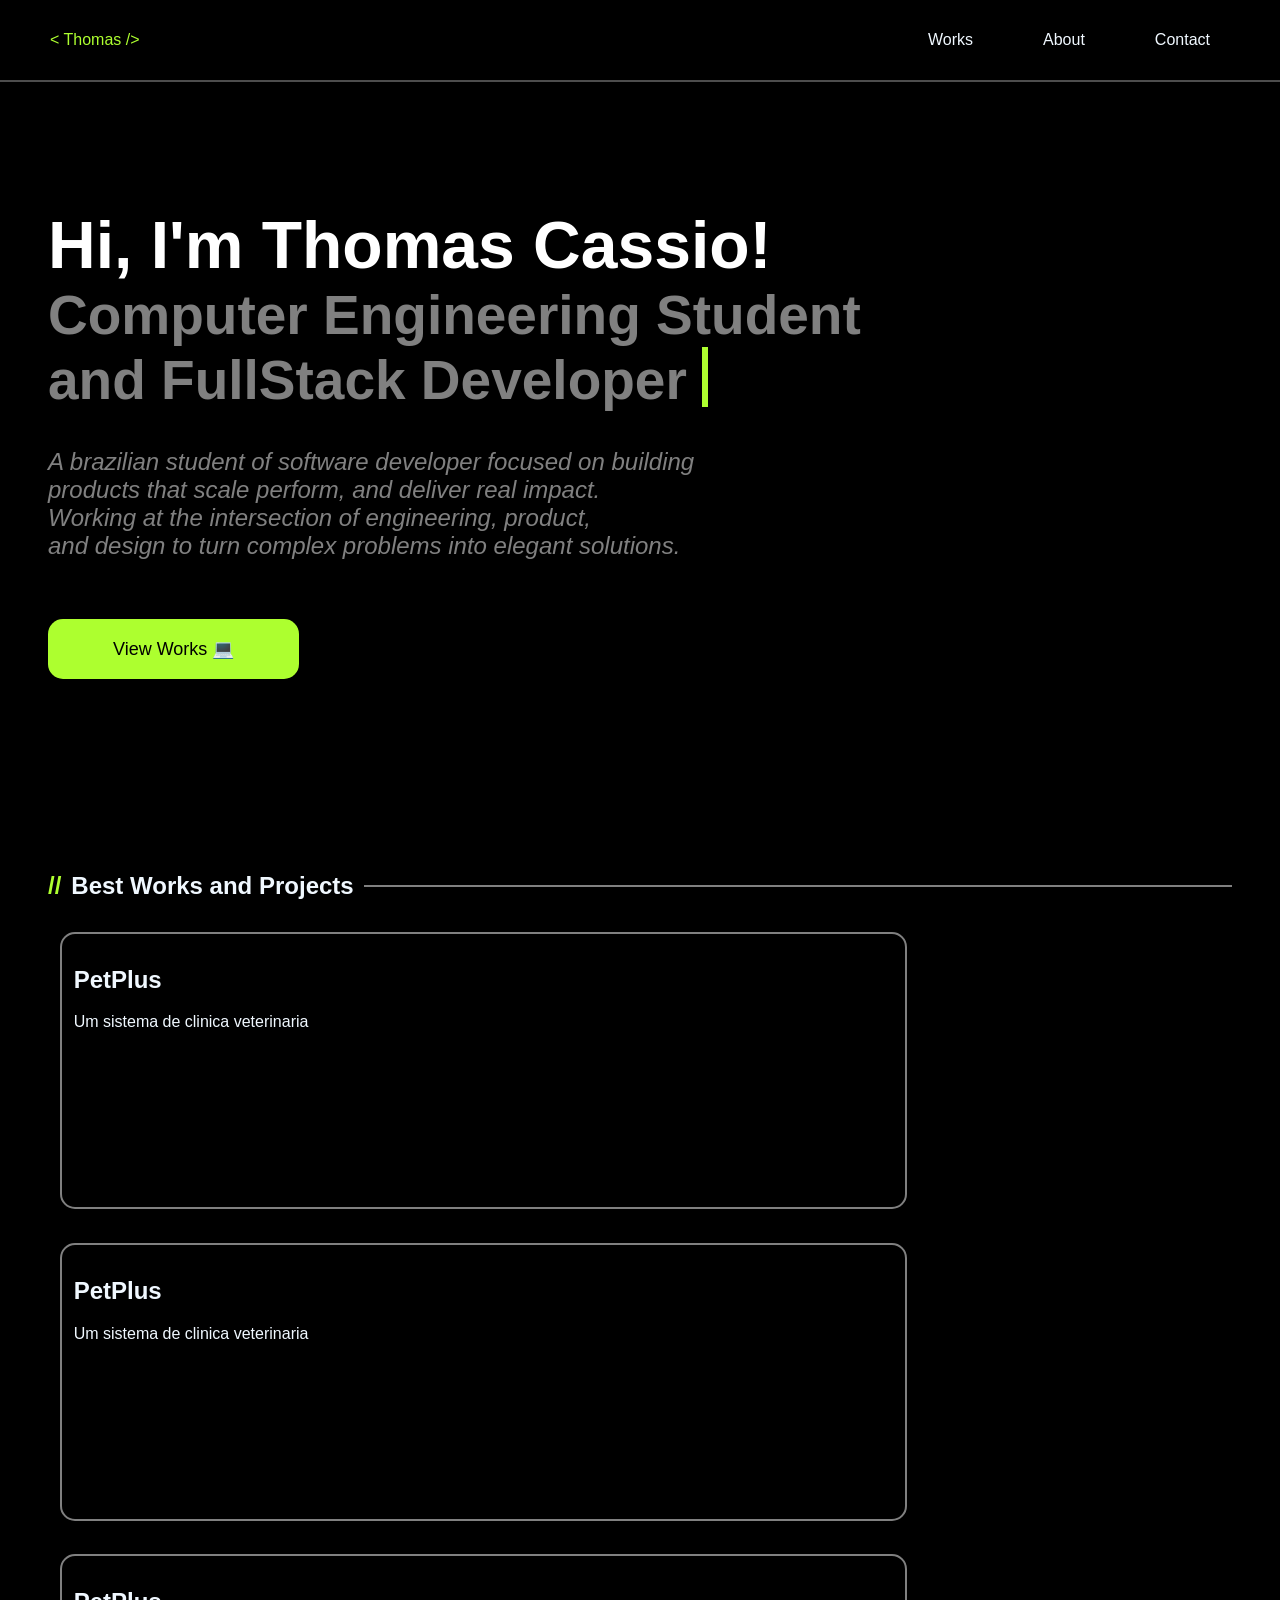
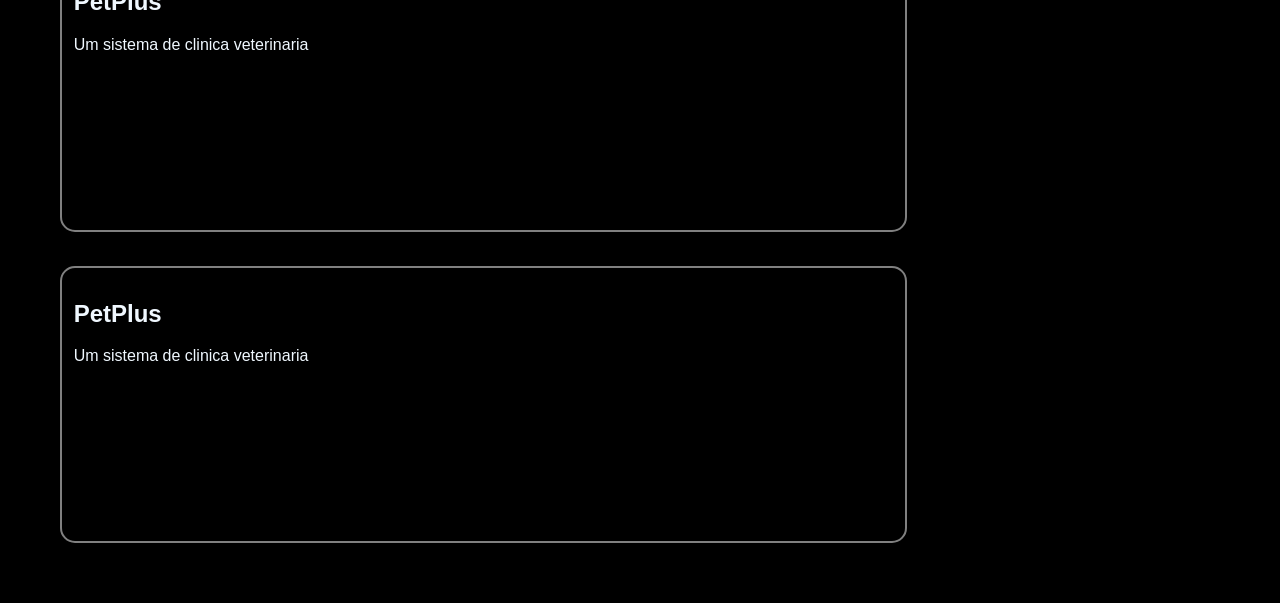
==== pages/index.html @ e2e04e1b "primeiro commit" ====
<!DOCTYPE html>
<html lang="en">
<head>
    <meta charset="UTF-8">
    <meta name="viewport" content="width=device-width, initial-scale=1.0">
    <link rel="stylesheet" href="../css/style.css">
    <title>Document</title>
</head>
<body>
    <div id="header"></div>    

    <div class="titulo">
        <h1> 
            <span style="color: white; font-size: larger;"> 
                Hi, I'm Thomas Cassio!
            </span> 
            <br>
            Computer Engineering Student<br> and FullStack Developer
            <span class="terminal-line"></span>
        </h1>

        <p>
            A brazilian student of software developer focused on building <br> 
            products that scale perform, and deliver real impact.<br> Working at the intersection of engineering, product, <br>and design to turn complex problems into elegant solutions.
        </p>

        <button id="works-button" class="works-button">
            <p>View Works 💻</p>
        </button>
    </div>

    <section>
        <h2>
            <span style="color: greenyellow; margin-right: 10px;">//</span>
            Best Works and Projects
            <span class="barraBranca"> </span>
        </h2>

        <div class="blocosDeProjeto">
            <div class="projeto">
                <h2>PetPlus</h2>
                <p>Um sistema de clinica veterinaria</p>
            </div>
            <div class="projeto">
                <h2>PetPlus</h2>
                <p>Um sistema de clinica veterinaria</p>
            </div>
            <div class="projeto">
                <h2>PetPlus</h2>
                <p>Um sistema de clinica veterinaria</p>
            </div>
            <div class="projeto">
                <h2>PetPlus</h2>
                <p>Um sistema de clinica veterinaria</p>
            </div>
        </div>

    </section>

<script src="../scripts/frame.js"></script>
</body>
</html>
---- css/style.css ----
*   {
    font-family: 'Trebuchet MS', sans-serif;
    color: aliceblue;
}

body    {
    background-color: black;
    color: aliceblue;
    margin: 0 auto;
}

.titulo {
    margin-top: 6%;
    padding: 48px;
}

.terminal-line {
    display: inline-block;
    width: 6px;
    height: 1.1em;

    background-color: greenyellow;

    vertical-align: -0.15em;

    animation: terminalBlink 0.8s infinite steps(1);
}

@keyframes terminalBlink {
    0%, 50% {
        background-color: greenyellow;
    }

    51%, 100% {
        background-color: black;
    }
}

.titulo h1  {
    font-size: 55px;

    margin-top: auto;
    margin-bottom: 1%;

    display: inline-block;
    color:  gray;
}

.titulo p  {
    font-size: x-large;
    font-style: oblique;

    color:  gray;
}

.works-button {
    margin-top: 3%;
    
    padding-right: 65px;
    padding-left: 65px;
    border-radius: 15px;
    
    background-color: greenyellow;
    border-style: hidden;
}

.works-button p {
    font-size: 18px;
    font-style:normal;

    color: black;
    text-align: center;
}

section {
    margin-top: 6%;
    padding: 48px;
    
}


section h2 {
    display: flex;
    align-items: center;
    width: 100%;
}

section h2 .barraBranca {
    background-color: gray;
    margin-left: 10px;
    height: 2px;
    width: 10px;
    flex: 1
}

.blocosDeProjeto    {
    display: flex;
    flex-wrap: wrap;
    gap: 10px;

}

.projeto  {
    border: 2px solid gray;
    border-radius: 15px;

    width: 820px;
    height: 250px;
    
    margin: 1%;
    padding: 1%;
}
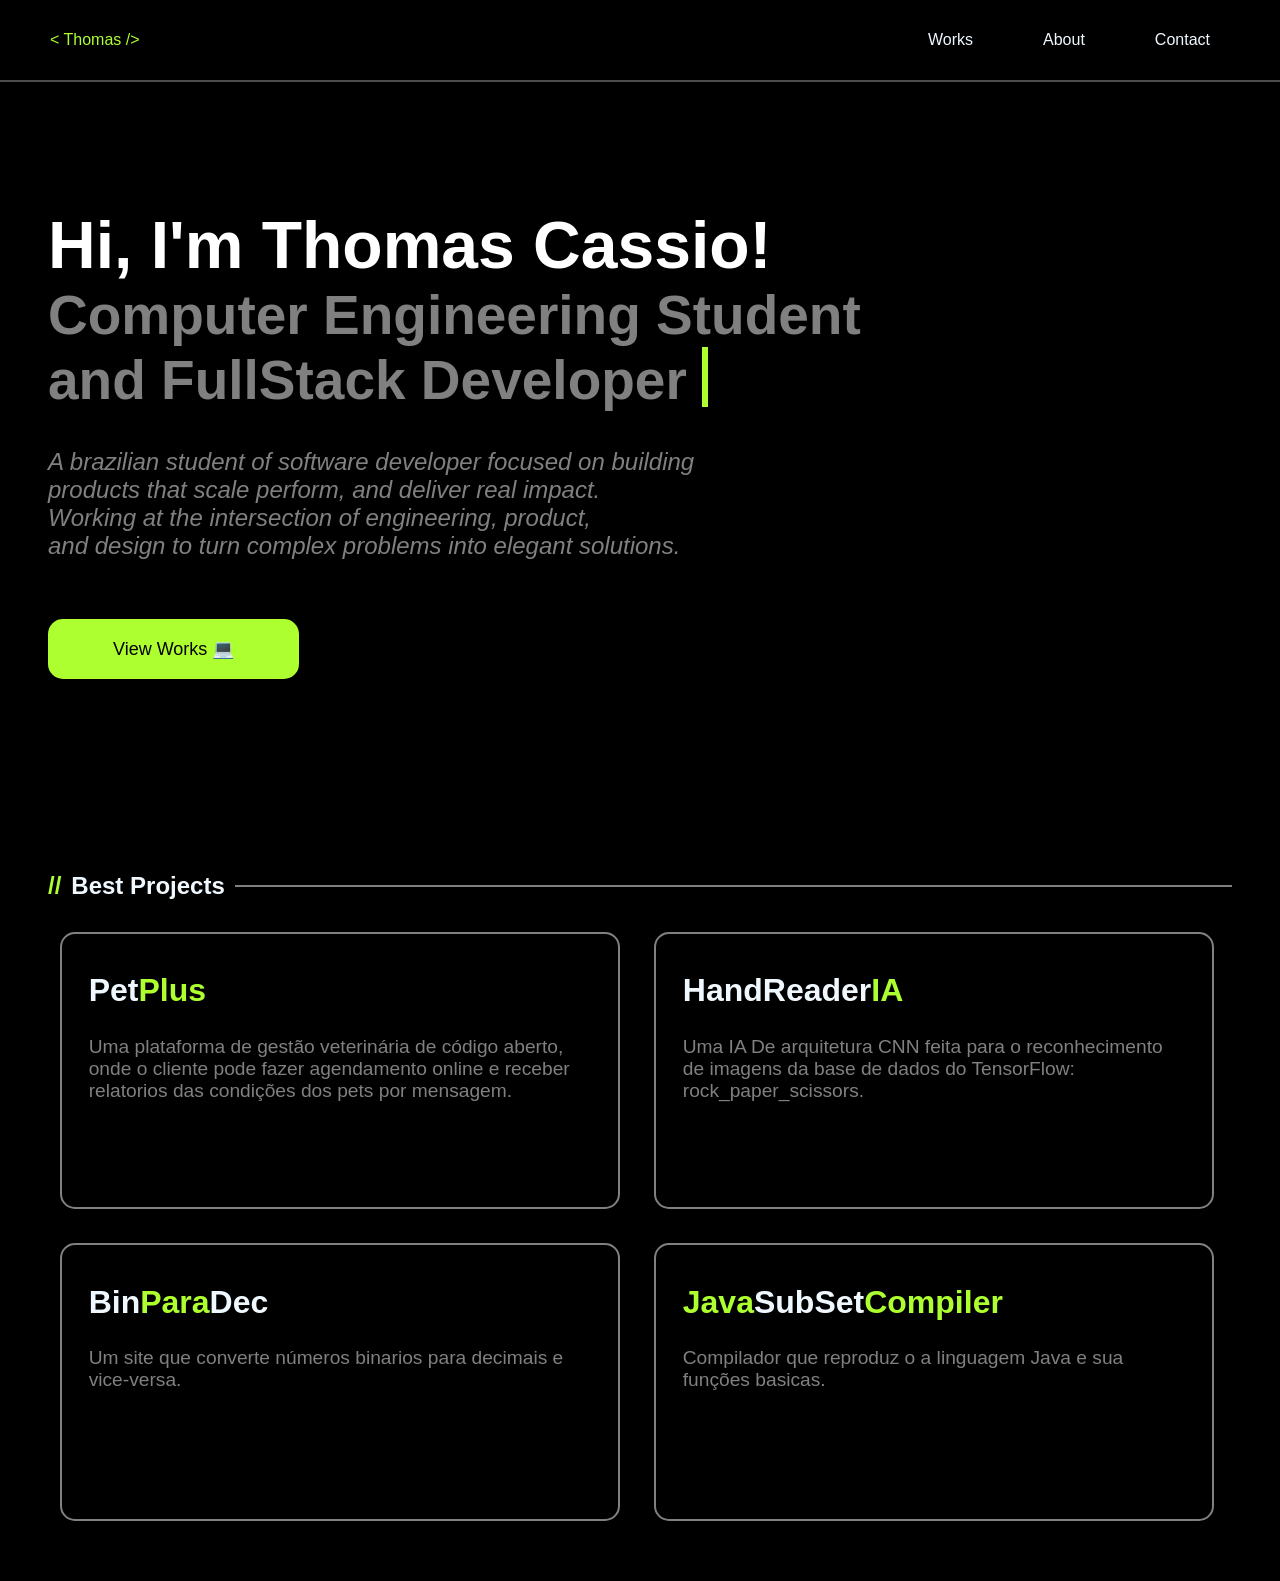
==== commit ee08aabb: "Estilização no bloco de projeto e rename de style para index-style" ====
--- a/pages/index.html
+++ b/pages/index.html
@@ -3,7 +3,7 @@
 <head>
     <meta charset="UTF-8">
     <meta name="viewport" content="width=device-width, initial-scale=1.0">
-    <link rel="stylesheet" href="../css/style.css">
+    <link rel="stylesheet" href="../css/index-style.css">
     <title>Document</title>
 </head>
 <body>
@@ -32,26 +32,48 @@
     <section>
         <h2>
             <span style="color: greenyellow; margin-right: 10px;">//</span>
-            Best Works and Projects
+            Best Projects
             <span class="barraBranca"> </span>
         </h2>
 
         <div class="blocosDeProjeto">
             <div class="projeto">
-                <h2>PetPlus</h2>
-                <p>Um sistema de clinica veterinaria</p>
+                <h2>Pet
+                    <spam style="color: greenyellow;">
+                        Plus
+                    </spam>
+                </h2>
+                <p>Uma plataforma de gestão veterinária de código aberto, onde o cliente pode fazer agendamento online e receber relatorios das condições dos pets por mensagem.</p>
             </div>
             <div class="projeto">
-                <h2>PetPlus</h2>
-                <p>Um sistema de clinica veterinaria</p>
+                <h2>HandReader
+                    <spam style="color: greenyellow;">
+                        IA
+                    </spam>
+                </h2>
+                <p>Uma IA De arquitetura CNN feita para o reconhecimento de imagens da base de dados do TensorFlow: rock_paper_scissors.</p>
             </div>
             <div class="projeto">
-                <h2>PetPlus</h2>
-                <p>Um sistema de clinica veterinaria</p>
+                <h2>Bin
+                    <spam style="color: greenyellow;">
+                        Para
+                    </spam>
+                    Dec
+                </h2>
+                <p>Um site que converte números binarios para decimais e vice-versa.</p>
             </div>
             <div class="projeto">
-                <h2>PetPlus</h2>
-                <p>Um sistema de clinica veterinaria</p>
+                <h2>
+                    <spam style="color: greenyellow;">
+                        Java
+                    </spam>
+                    SubSet
+                    <spam style="color: greenyellow;">
+                        Compiler
+                    </spam>
+                </h2>
+                <p>Compilador que reproduz o a linguagem Java e sua funções basicas.</p>
+
             </div>
         </div>
 
--- a/css/index-style.css
+++ b/css/index-style.css
@@ -0,0 +1,128 @@
+
+*   {
+    font-family: 'Trebuchet MS', sans-serif;
+    color: aliceblue;
+}
+
+body    {
+    background-color: black;
+    color: aliceblue;
+    margin: 0 auto;
+}
+
+.titulo {
+    margin-top: 6%;
+    padding: 48px;
+}
+
+.terminal-line {
+    display: inline-block;
+    width: 6px;
+    height: 1.1em;
+
+    background-color: greenyellow;
+
+    vertical-align: -0.15em;
+
+    animation: terminalBlink 0.8s infinite steps(1);
+}
+
+@keyframes terminalBlink {
+    0%, 50% {
+        background-color: greenyellow;
+    }
+
+    51%, 100% {
+        background-color: black;
+    }
+}
+
+.titulo h1  {
+    font-size: 55px;
+
+    margin-top: auto;
+    margin-bottom: 1%;
+
+    display: inline-block;
+    color:  gray;
+}
+
+.titulo p  {
+    font-size: x-large;
+    font-style: oblique;
+
+    color:  gray;
+}
+
+.works-button {
+    margin-top: 3%;
+    
+    padding-right: 65px;
+    padding-left: 65px;
+    border-radius: 15px;
+    
+    background-color: greenyellow;
+    border-style: hidden;
+}
+
+.works-button p {
+    font-size: 18px;
+    font-style:normal;
+
+    color: black;
+    text-align: center;
+}
+
+section {
+    margin-top: 6%;
+    padding: 48px;
+    
+}
+
+
+section h2 {
+    display: flex;
+    align-items: center;
+    width: 100%;
+}
+
+section h2 .barraBranca {
+    background-color: gray;
+    margin-left: 10px;
+    height: 2px;
+    width: 10px;
+    flex: 1
+}
+
+.blocosDeProjeto    {
+    display: flex;
+    flex-wrap: wrap;
+    gap: 10px;
+
+}
+
+.projeto  {
+    border: 2px solid gray;
+    border-radius: 15px;
+
+    width: 45%;
+    height: 250px;
+    
+    margin: 1%;
+    padding: 1%;
+}
+
+.projeto h2  {
+    margin-left: 15px;
+    font-size: xx-large;
+}
+
+.projeto p {
+    margin-left: 15px;
+    margin-right: 15px;
+    color: gray;
+    font-size:larger;
+}
+
+
+
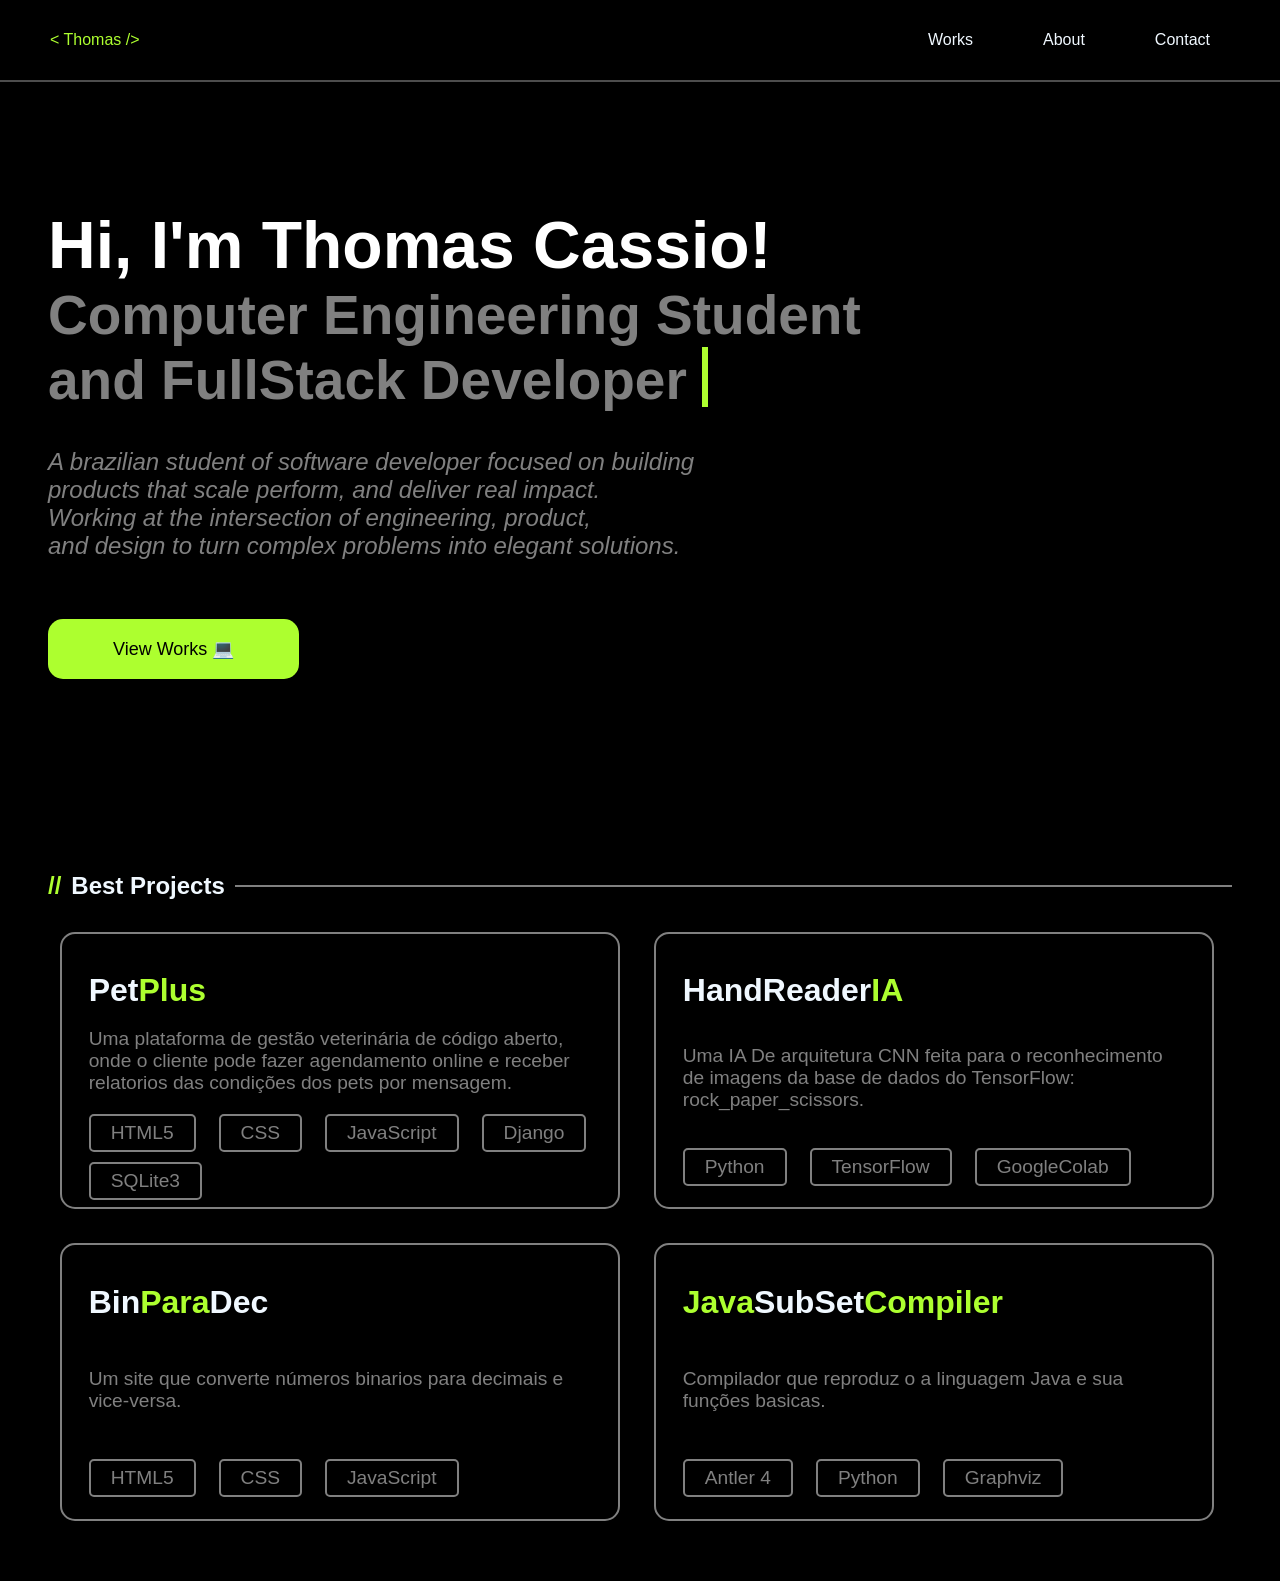
==== commit baf85b6e: "feat: adicionado blocos de tecnologias aos containers de projetos" ====
--- a/pages/index.html
+++ b/pages/index.html
@@ -44,6 +44,15 @@
                     </spam>
                 </h2>
                 <p>Uma plataforma de gestão veterinária de código aberto, onde o cliente pode fazer agendamento online e receber relatorios das condições dos pets por mensagem.</p>
+            
+                <div class="containerTec">
+                    <p>HTML5</p>
+                    <p>CSS</p>
+                    <p>JavaScript</p>    
+                    <p>Django</p>    
+                    <p>SQLite3</p>
+                </div>
+            
             </div>
             <div class="projeto">
                 <h2>HandReader
@@ -52,6 +61,13 @@
                     </spam>
                 </h2>
                 <p>Uma IA De arquitetura CNN feita para o reconhecimento de imagens da base de dados do TensorFlow: rock_paper_scissors.</p>
+            
+                <div class="containerTec">
+                    <p>Python</p>
+                    <p>TensorFlow</p>
+                    <p>GoogleColab</p>    
+                </div>
+            
             </div>
             <div class="projeto">
                 <h2>Bin
@@ -61,6 +77,13 @@
                     Dec
                 </h2>
                 <p>Um site que converte números binarios para decimais e vice-versa.</p>
+                
+                <div class="containerTec">
+                    <p>HTML5</p>
+                    <p>CSS</p>
+                    <p>JavaScript</p>    
+                </div>
+            
             </div>
             <div class="projeto">
                 <h2>
@@ -74,6 +97,12 @@
                 </h2>
                 <p>Compilador que reproduz o a linguagem Java e sua funções basicas.</p>
 
+                <div class="containerTec">
+                    <p>Antler 4</p>
+                    <p>Python</p>
+                    <p>Graphviz</p>
+                </div>
+
             </div>
         </div>
 
--- a/css/index-style.css
+++ b/css/index-style.css
@@ -110,11 +110,15 @@
     
     margin: 1%;
     padding: 1%;
+
+    display: flex;
+    flex-direction: column;
 }
 
 .projeto h2  {
     margin-left: 15px;
     font-size: xx-large;
+    margin-bottom: auto;
 }
 
 .projeto p {
@@ -124,5 +128,29 @@
     font-size:larger;
 }
 
+.containerTec   {
+    display: flex;
+    flex-wrap: wrap;
+    margin-right: auto;
+
+    margin-top: auto;
+}
+
+.containerTec p {
+    margin-top: auto;
+    margin-bottom: 10px;
+    margin-right: 8px;
+
+    padding: 6px;
+    padding-left: 20px;
+    padding-right: 20px;
+    
+    border: 2px solid gray;
+    border-radius: 5px;
+
+    
+}
 
 
+
+
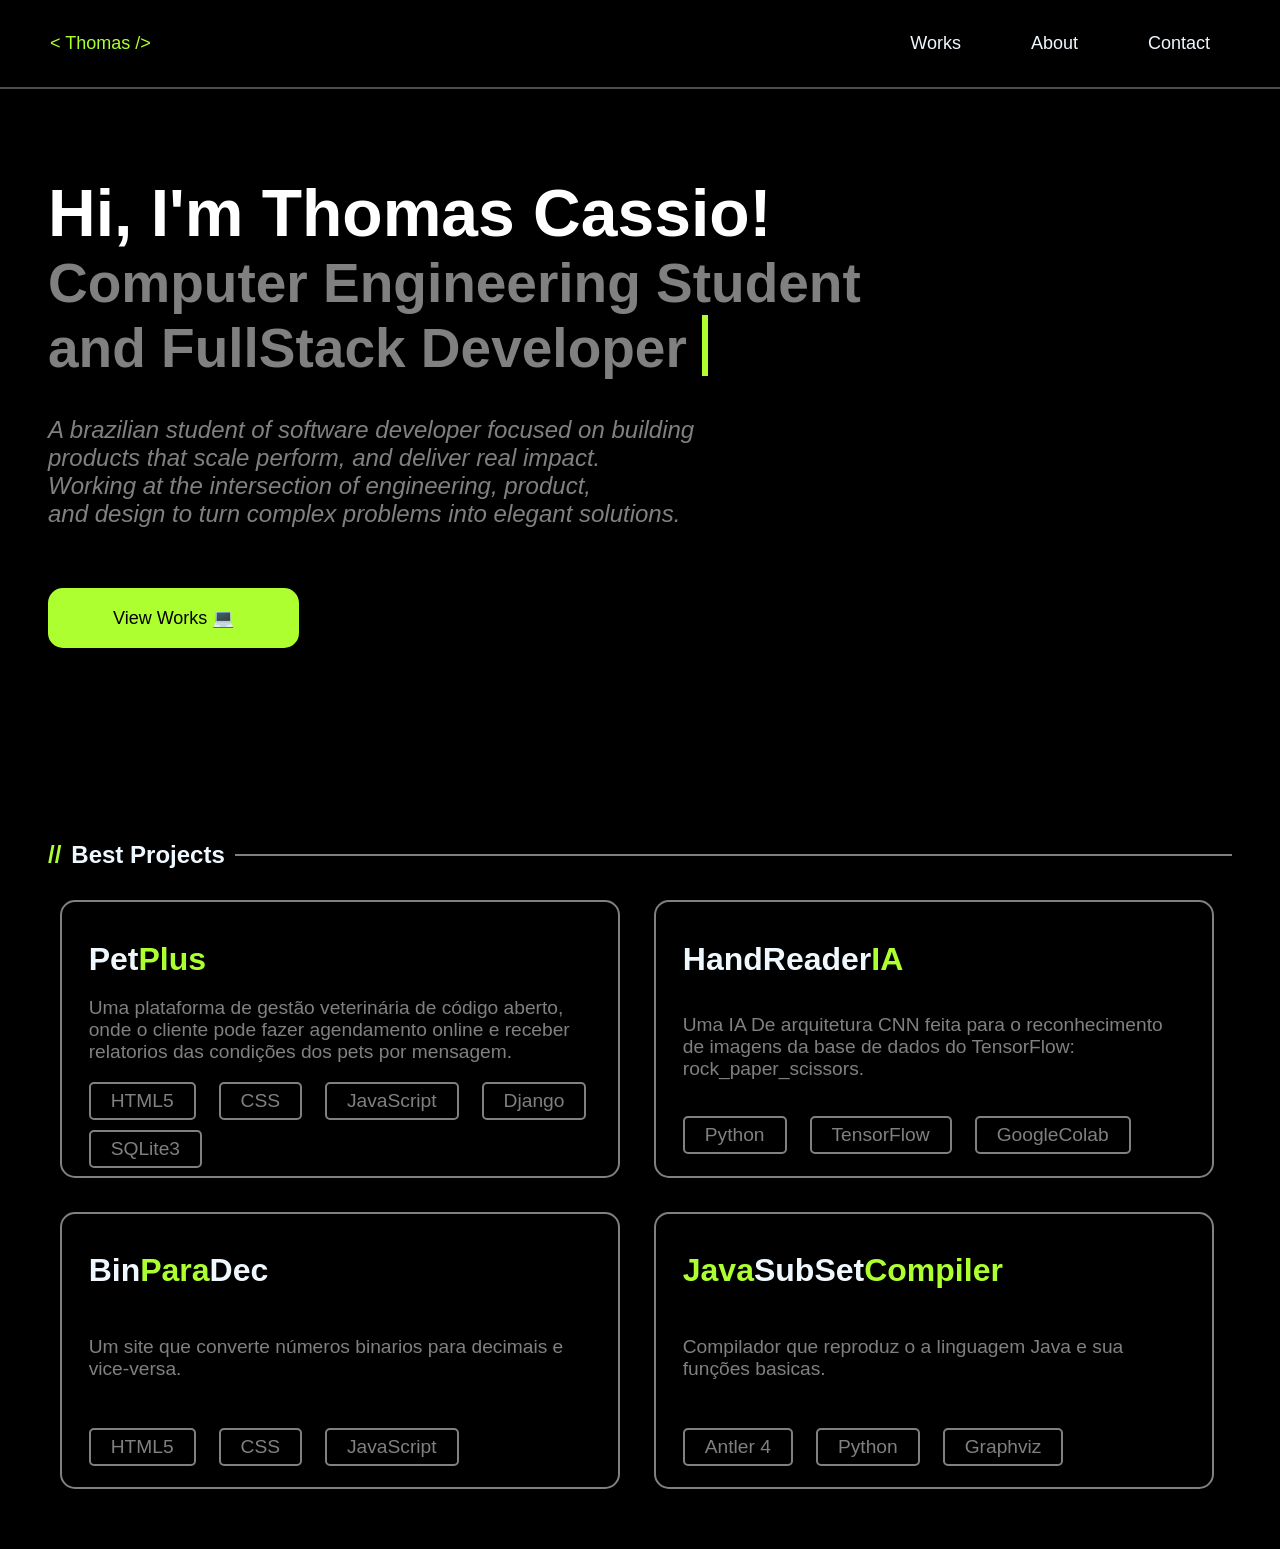
==== commit 076ddacc: "feat: adicionados links funcioanais ao site" ====
--- a/pages/index.html
+++ b/pages/index.html
@@ -9,7 +9,7 @@
 <body>
     <div id="header"></div>    
 
-    <div class="titulo">
+    <div class="titulo" id="titulo">
         <h1> 
             <span style="color: white; font-size: larger;"> 
                 Hi, I'm Thomas Cassio!
@@ -24,9 +24,12 @@
             products that scale perform, and deliver real impact.<br> Working at the intersection of engineering, product, <br>and design to turn complex problems into elegant solutions.
         </p>
 
-        <button id="works-button" class="works-button">
-            <p>View Works 💻</p>
-        </button>
+        <a href="#blocosDeProjeto">
+            <button id="works-button" class="works-button">
+                <p>View Works 💻</p>
+            </button>
+        </a>
+
     </div>
 
     <section>
@@ -36,73 +39,81 @@
             <span class="barraBranca"> </span>
         </h2>
 
-        <div class="blocosDeProjeto">
+        <div class="blocosDeProjeto" id="blocosDeProjeto">
             <div class="projeto">
-                <h2>Pet
-                    <spam style="color: greenyellow;">
-                        Plus
-                    </spam>
-                </h2>
-                <p>Uma plataforma de gestão veterinária de código aberto, onde o cliente pode fazer agendamento online e receber relatorios das condições dos pets por mensagem.</p>
+                <a href="https://github.com/Thomas5109/PetPlus">
+                    <h2>Pet
+                        <spam style="color: greenyellow;">
+                            Plus
+                        </spam>
+                    </h2>
+                    <p>Uma plataforma de gestão veterinária de código aberto, onde o cliente pode fazer agendamento online e receber relatorios das condições dos pets por mensagem.</p>
+                
+                    <div class="containerTec">
+                        <p>HTML5</p>
+                        <p>CSS</p>
+                        <p>JavaScript</p>    
+                        <p>Django</p>    
+                        <p>SQLite3</p>
+                    </div>
+                </a>
+            </div>
             
-                <div class="containerTec">
-                    <p>HTML5</p>
-                    <p>CSS</p>
-                    <p>JavaScript</p>    
-                    <p>Django</p>    
-                    <p>SQLite3</p>
-                </div>
             
+            <div class="projeto">
+                <a href="https://github.com/Thomas5109/Hand-Reader-IA">
+                    <h2>HandReader
+                        <spam style="color: greenyellow;">
+                            IA
+                        </spam>
+                    </h2>
+                    <p>Uma IA De arquitetura CNN feita para o reconhecimento de imagens da base de dados do TensorFlow: rock_paper_scissors.</p>
+                
+                    <div class="containerTec">
+                        <p>Python</p>
+                        <p>TensorFlow</p>
+                        <p>GoogleColab</p>    
+                    </div>
+                </a>
             </div>
+
             <div class="projeto">
-                <h2>HandReader
-                    <spam style="color: greenyellow;">
-                        IA
-                    </spam>
-                </h2>
-                <p>Uma IA De arquitetura CNN feita para o reconhecimento de imagens da base de dados do TensorFlow: rock_paper_scissors.</p>
-            
-                <div class="containerTec">
-                    <p>Python</p>
-                    <p>TensorFlow</p>
-                    <p>GoogleColab</p>    
-                </div>
-            
+                <a href="https://github.com/Thomas5109/BinParaDec">
+                    <h2>Bin
+                        <spam style="color: greenyellow;">
+                            Para
+                        </spam>
+                        Dec
+                    </h2>
+                    <p>Um site que converte números binarios para decimais e vice-versa.</p>
+                    
+                    <div class="containerTec">
+                        <p>HTML5</p>
+                        <p>CSS</p>
+                        <p>JavaScript</p>    
+                    </div>
+                </a>
             </div>
+
             <div class="projeto">
-                <h2>Bin
-                    <spam style="color: greenyellow;">
-                        Para
-                    </spam>
-                    Dec
-                </h2>
-                <p>Um site que converte números binarios para decimais e vice-versa.</p>
-                
-                <div class="containerTec">
-                    <p>HTML5</p>
-                    <p>CSS</p>
-                    <p>JavaScript</p>    
-                </div>
-            
-            </div>
-            <div class="projeto">
-                <h2>
-                    <spam style="color: greenyellow;">
-                        Java
-                    </spam>
-                    SubSet
-                    <spam style="color: greenyellow;">
-                        Compiler
-                    </spam>
-                </h2>
-                <p>Compilador que reproduz o a linguagem Java e sua funções basicas.</p>
-
-                <div class="containerTec">
-                    <p>Antler 4</p>
-                    <p>Python</p>
-                    <p>Graphviz</p>
-                </div>
-
+                <a href="https://github.com/Thomas5109/JavaSubSet-compiler">
+                    <h2>
+                        <spam style="color: greenyellow;">
+                            Java
+                        </spam>
+                        SubSet
+                        <spam style="color: greenyellow;">
+                            Compiler
+                        </spam>
+                    </h2>
+                    <p>Compilador que reproduz o a linguagem Java e sua funções basicas.</p>
+    
+                    <div class="containerTec">
+                        <p>Antler 4</p>
+                        <p>Python</p>
+                        <p>Graphviz</p>
+                    </div>
+                </a>
             </div>
         </div>
 
--- a/css/index-style.css
+++ b/css/index-style.css
@@ -11,7 +11,7 @@
 }
 
 .titulo {
-    margin-top: 6%;
+    margin-top: 3%;
     padding: 48px;
 }
 
@@ -74,9 +74,21 @@
 }
 
 section {
+    background-color: black;
     margin-top: 6%;
     padding: 48px;
+}
+
+.projeto a  {
+    display: flex;
+    flex-direction: column;
     
+    height: 100%;
+    width: 100%;
+
+    text-decoration: none;
+
+    color: inherit;
 }
 
 
@@ -113,6 +125,16 @@
 
     display: flex;
     flex-direction: column;
+
+    transition: transform 0.3s ease, box-shadow 0.3s ease, border-color 0.3s ease;
+}
+
+.projeto:hover {
+    transform: translateY(-10px);
+
+    box-shadow: 0 10px 25px rgba(173, 255, 47, 0.3);
+
+    border-color: greenyellow;
 }
 
 .projeto h2  {
@@ -147,8 +169,6 @@
     
     border: 2px solid gray;
     border-radius: 5px;
-
-    
 }
 
 
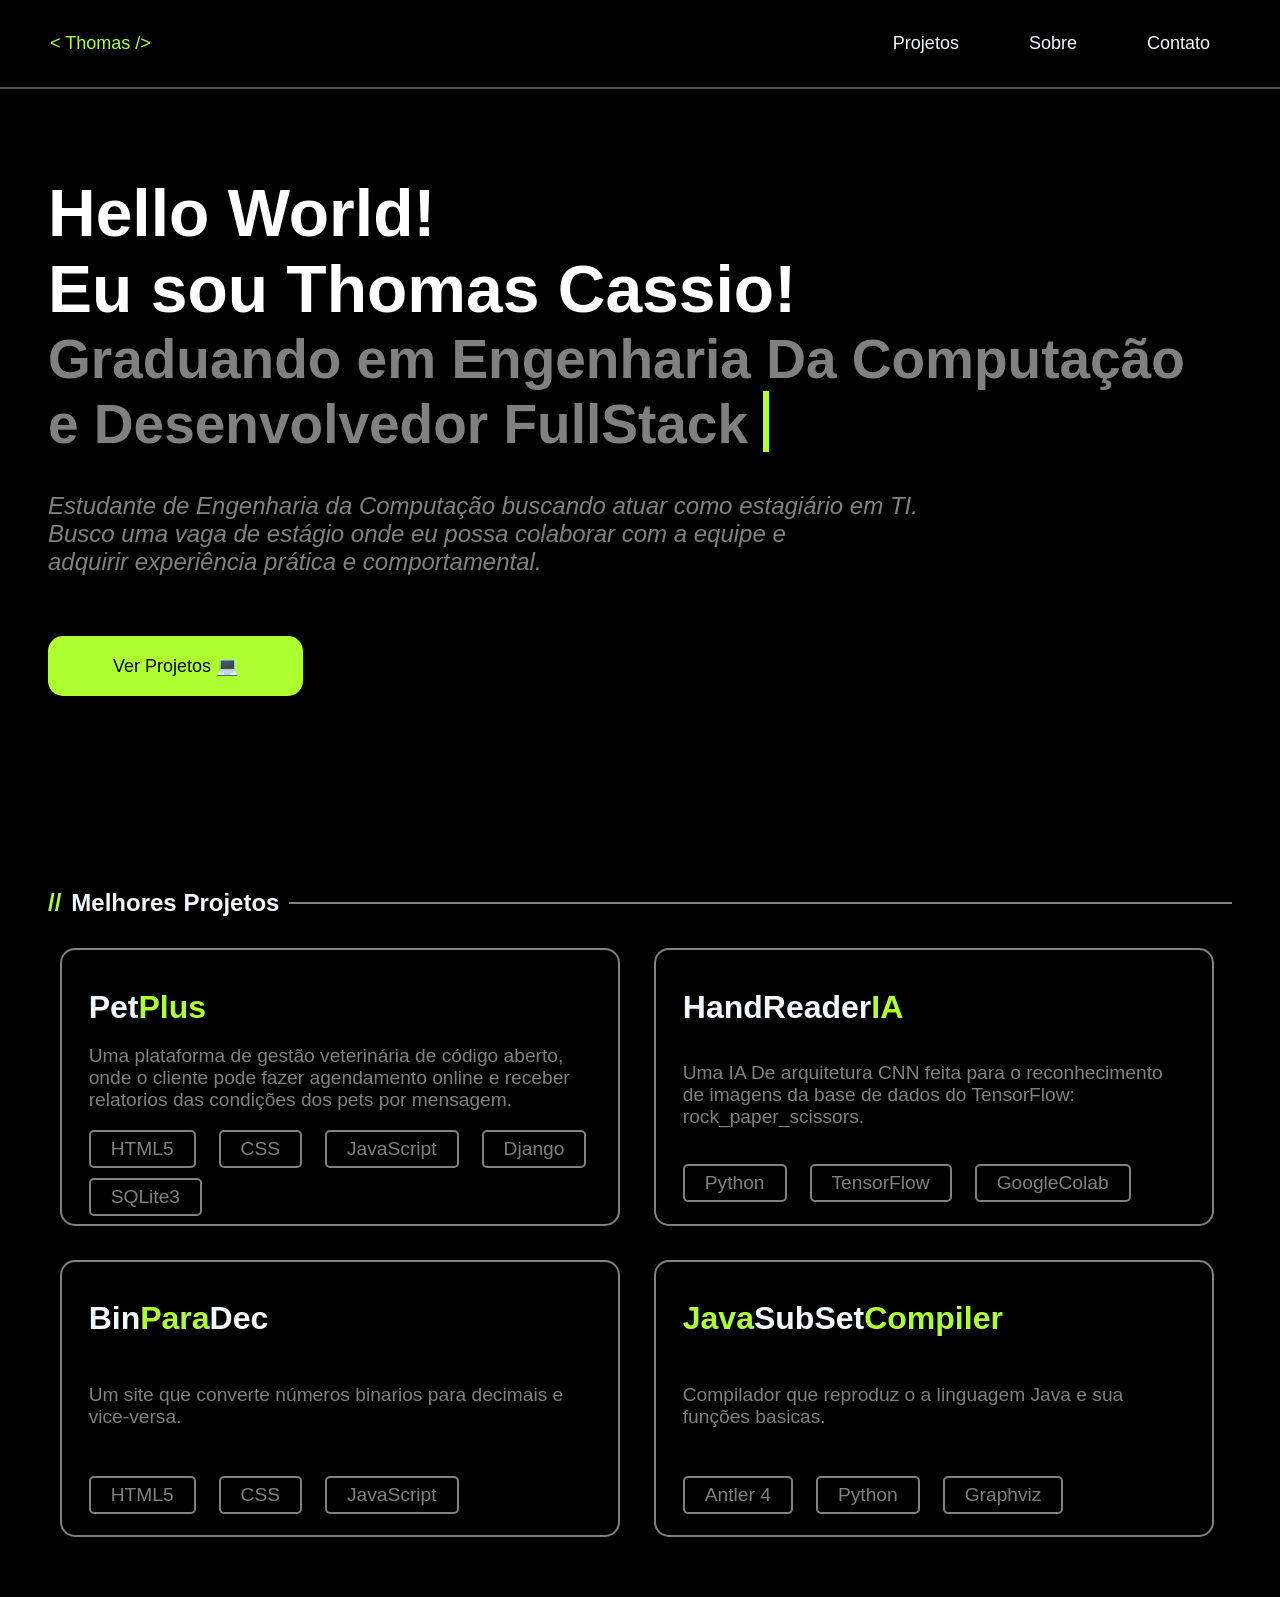
==== commit 289945ac: "style: troca de linguagem do portifolio" ====
--- a/pages/index.html
+++ b/pages/index.html
@@ -12,21 +12,22 @@
     <div class="titulo" id="titulo">
         <h1> 
             <span style="color: white; font-size: larger;"> 
-                Hi, I'm Thomas Cassio!
+                Hello World! <br> Eu sou Thomas Cassio!
             </span> 
             <br>
-            Computer Engineering Student<br> and FullStack Developer
+            Graduando em Engenharia Da Computação<br> e Desenvolvedor FullStack
             <span class="terminal-line"></span>
         </h1>
 
         <p>
-            A brazilian student of software developer focused on building <br> 
-            products that scale perform, and deliver real impact.<br> Working at the intersection of engineering, product, <br>and design to turn complex problems into elegant solutions.
+            Estudante de Engenharia da Computação buscando atuar como estagiário em TI.
+            <br> Busco uma vaga de estágio onde eu possa colaborar com a equipe e
+            <br> adquirir experiência prática e comportamental.
         </p>
 
         <a href="#blocosDeProjeto">
             <button id="works-button" class="works-button">
-                <p>View Works 💻</p>
+                <p>Ver Projetos 💻</p>
             </button>
         </a>
 
@@ -35,7 +36,7 @@
     <section>
         <h2>
             <span style="color: greenyellow; margin-right: 10px;">//</span>
-            Best Projects
+            Melhores Projetos
             <span class="barraBranca"> </span>
         </h2>
 
